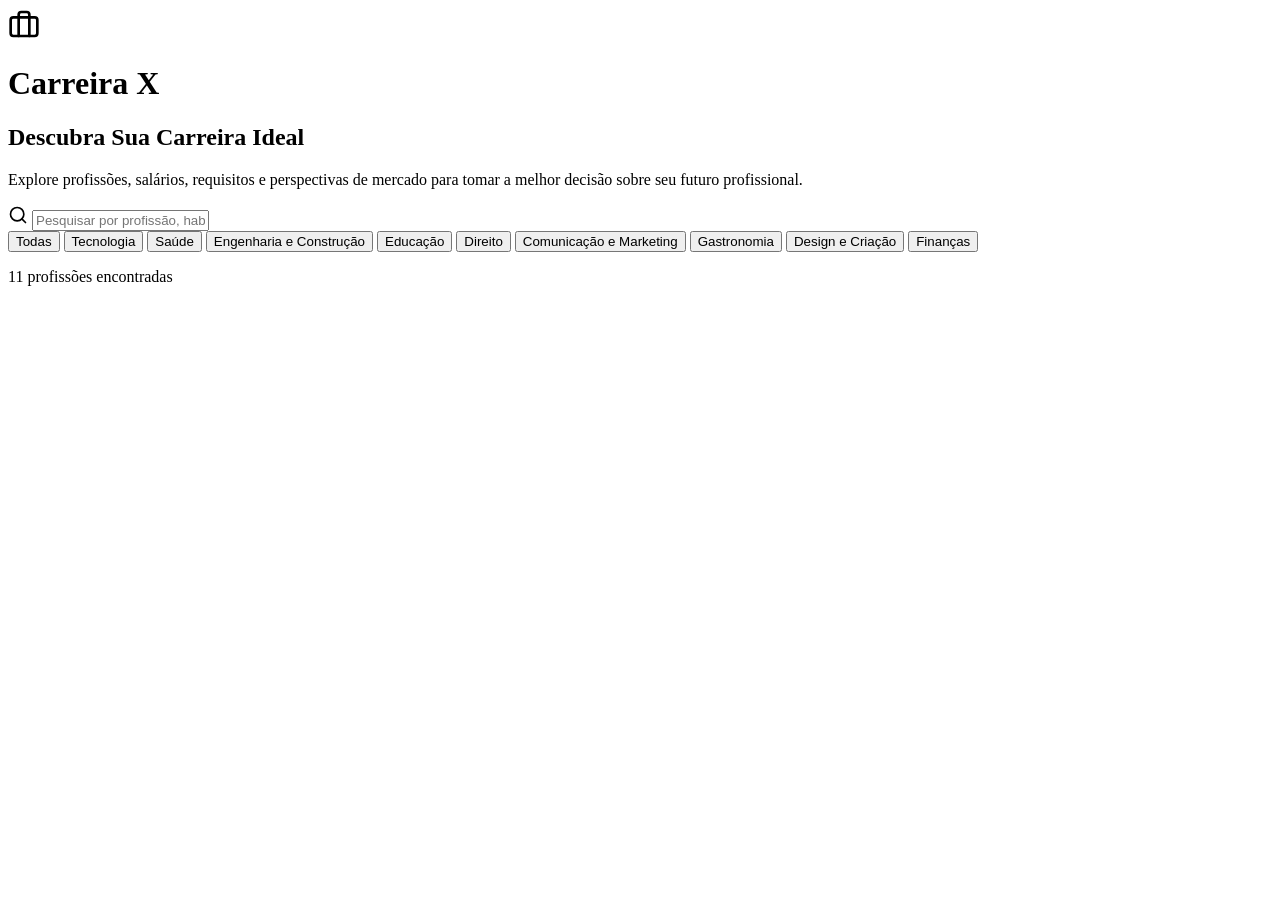
==== index.html @ 4d087aea "grg" ====
<!DOCTYPE html>
<html lang="pt-BR">
<head>
    <meta charset="UTF-8">
    <meta name="viewport" content="width=device-width, initial-scale=1.0">
    <title>Carreira X - Descubra Sua Carreira Ideal</title>
    <link rel="stylesheet" href="styles.css">
</head>
<body>
    <!-- Header -->
    <header class="header">
        <div class="container">
            <div class="logo-container">
                <div class="logo-icon">
                    <svg xmlns="http://www.w3.org/2000/svg" width="32" height="32" viewBox="0 0 24 24" fill="none" stroke="currentColor" stroke-width="2" stroke-linecap="round" stroke-linejoin="round">
                        <rect x="2" y="7" width="20" height="14" rx="2" ry="2"></rect>
                        <path d="M16 21V5a2 2 0 0 0-2-2h-4a2 2 0 0 0-2 2v16"></path>
                    </svg>
                </div>
                <h1 class="logo-text">Carreira X</h1>
            </div>
        </div>
    </header>

    <!-- Hero Section -->
    <section class="hero">
        <div class="container">
            <h2 class="hero-title">Descubra Sua Carreira Ideal</h2>
            <p class="hero-subtitle">
                Explore profissões, salários, requisitos e perspectivas de mercado
                para tomar a melhor decisão sobre seu futuro profissional.
            </p>
            
            <div class="search-container">
                <div class="search-wrapper">
                    <svg class="search-icon" xmlns="http://www.w3.org/2000/svg" width="20" height="20" viewBox="0 0 24 24" fill="none" stroke="currentColor" stroke-width="2" stroke-linecap="round" stroke-linejoin="round">
                        <circle cx="11" cy="11" r="8"></circle>
                        <path d="m21 21-4.35-4.35"></path>
                    </svg>
                    <input 
                        type="text" 
                        id="searchInput" 
                        class="search-input" 
                        placeholder="Pesquisar por profissão, habilidade..."
                    >
                </div>
            </div>
        </div>
    </section>

    <!-- Category Filter -->
    <section class="categories">
        <div class="container">
            <div class="category-buttons" id="categoryButtons">
                <button class="category-btn active" data-category="Todas">Todas</button>
                <button class="category-btn" data-category="Tecnologia">Tecnologia</button>
                <button class="category-btn" data-category="Saúde">Saúde</button>
                <button class="category-btn" data-category="Engenharia e Construção">Engenharia e Construção</button>
                <button class="category-btn" data-category="Educação">Educação</button>
                <button class="category-btn" data-category="Direito">Direito</button>
                <button class="category-btn" data-category="Comunicação e Marketing">Comunicação e Marketing</button>
                <button class="category-btn" data-category="Gastronomia">Gastronomia</button>
                <button class="category-btn" data-category="Design e Criação">Design e Criação</button>
                <button class="category-btn" data-category="Finanças">Finanças</button>
            </div>
        </div>
    </section>

    <!-- Careers Grid -->
    <section class="careers-section">
        <div class="container">
            <p class="results-count" id="resultsCount">11 profissões encontradas</p>
            <div class="careers-grid" id="careersGrid">
                <!-- Cards serão inseridos via JavaScript -->
            </div>
            <div class="no-results" id="noResults" style="display: none;">
                <p class="no-results-title">Nenhuma profissão encontrada</p>
                <p class="no-results-text">Tente ajustar os filtros ou termos de busca</p>
            </div>
        </div>
    </section>

    <script src="data.js"></script>
    <script src="script.js"></script>
</body>
</html>
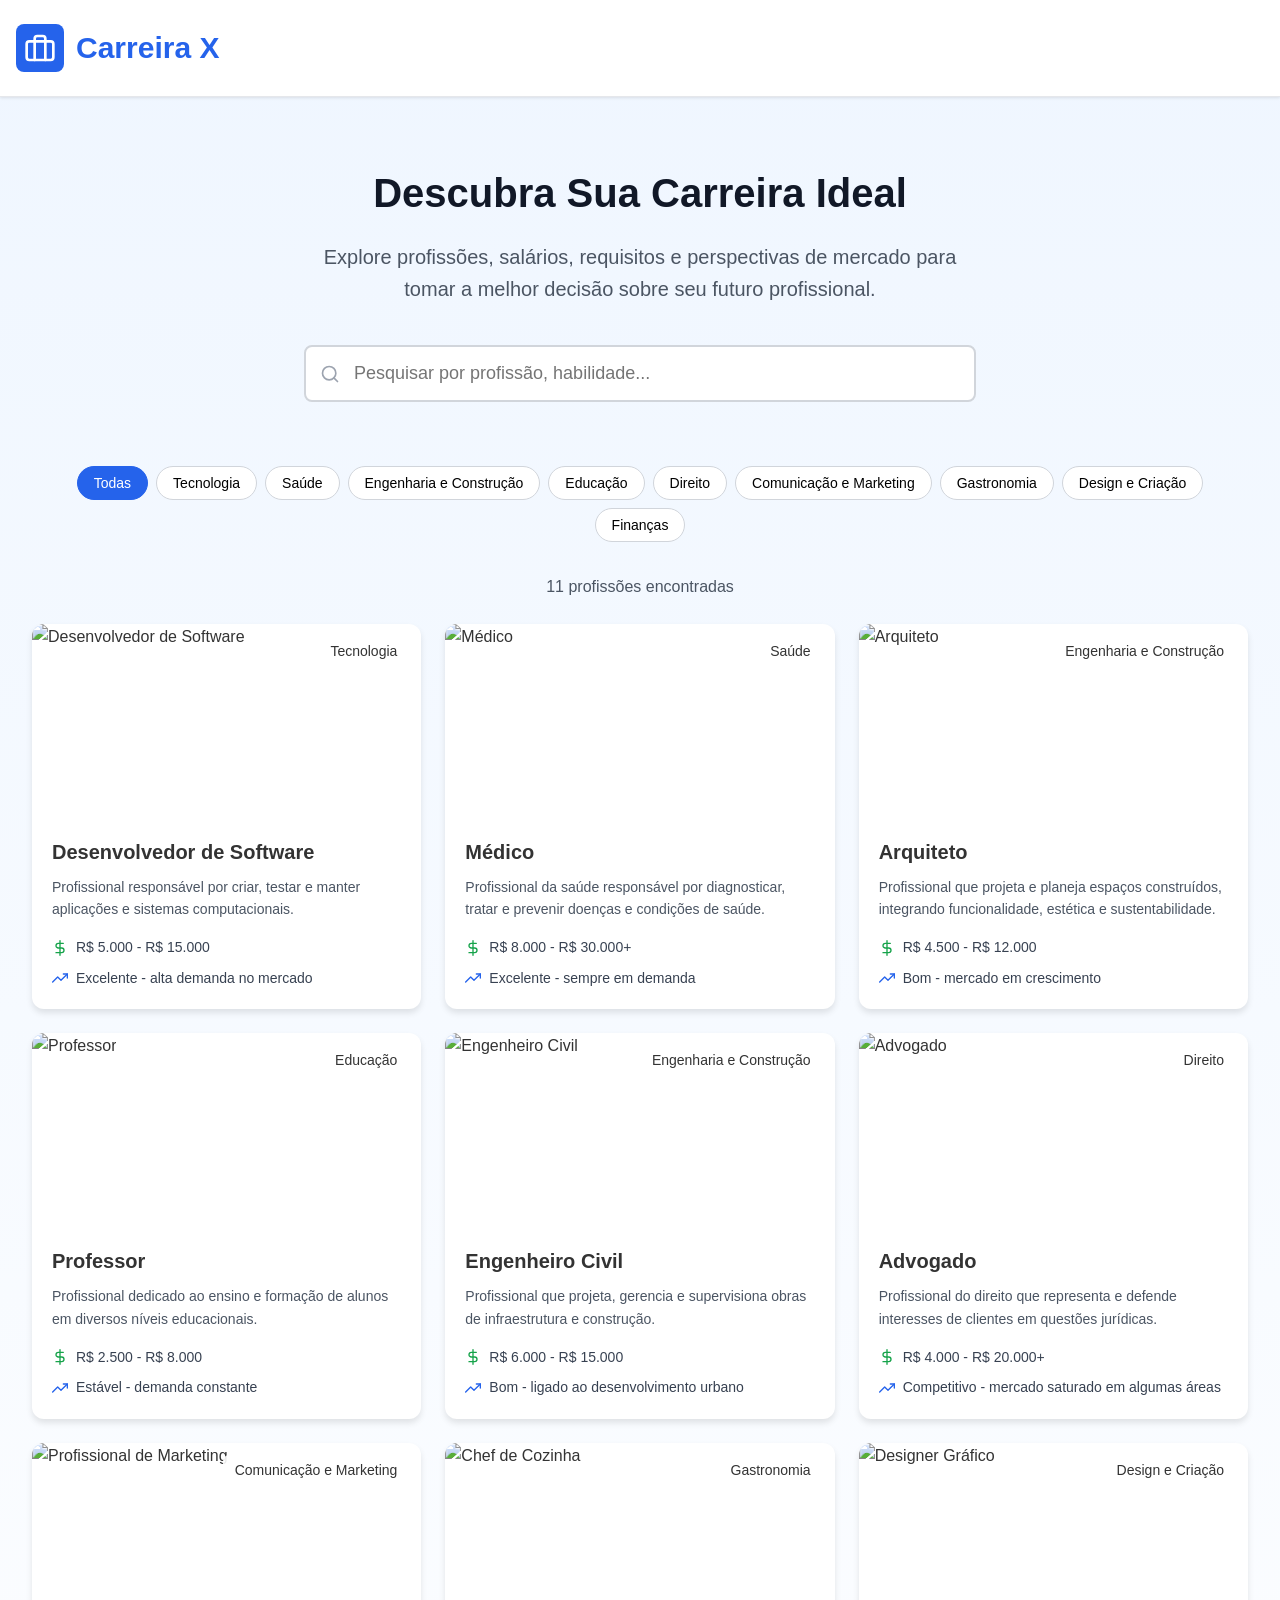
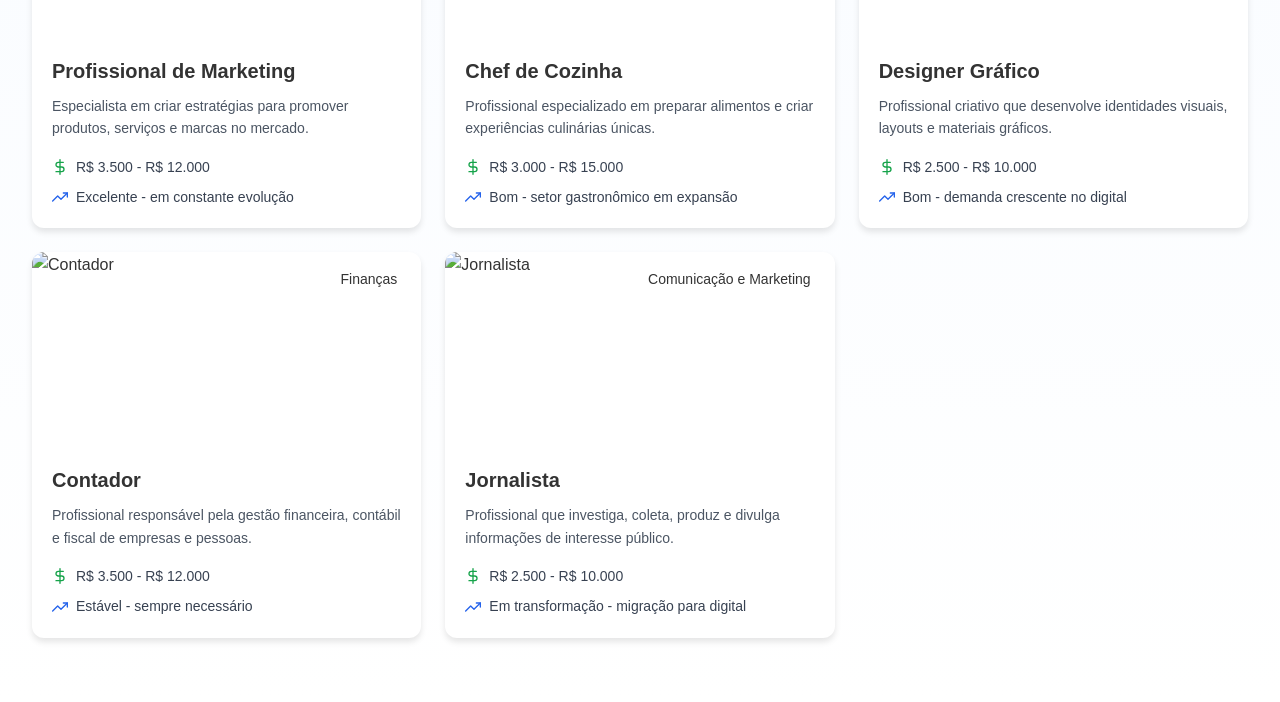
==== commit 7d19a1ff: "ffd" ====
--- a/index.html
+++ b/index.html
@@ -4,7 +4,7 @@
     <meta charset="UTF-8">
     <meta name="viewport" content="width=device-width, initial-scale=1.0">
     <title>Carreira X - Descubra Sua Carreira Ideal</title>
-    <link rel="stylesheet" href="styles.css">
+    <link rel="stylesheet" href="style.css">
 </head>
 <body>
     <!-- Header -->
--- a/style.css
+++ b/style.css
@@ -0,0 +1,589 @@
+* {
+    margin: 0;
+    padding: 0;
+    box-sizing: border-box;
+}
+
+body {
+    font-family: -apple-system, BlinkMacSystemFont, 'Segoe UI', 'Roboto', 'Oxygen', 'Ubuntu', 'Cantarell', sans-serif;
+    line-height: 1.6;
+    color: #333;
+    background: linear-gradient(to bottom, #eff6ff, #ffffff);
+    min-height: 100vh;
+}
+
+.container {
+    max-width: 1280px;
+    margin: 0 auto;
+    padding: 0 1rem;
+}
+
+/* Header */
+.header {
+    background: white;
+    box-shadow: 0 1px 3px rgba(0, 0, 0, 0.1);
+    border-bottom: 1px solid #e5e7eb;
+    position: sticky;
+    top: 0;
+    z-index: 100;
+}
+
+.logo-container {
+    display: flex;
+    align-items: center;
+    gap: 0.75rem;
+    padding: 1.5rem 0;
+}
+
+.logo-icon {
+    background: #2563eb;
+    padding: 0.5rem;
+    border-radius: 0.5rem;
+    display: flex;
+    align-items: center;
+    justify-content: center;
+    color: white;
+}
+
+.logo-text {
+    font-size: 1.875rem;
+    font-weight: 700;
+    color: #2563eb;
+}
+
+/* Hero Section */
+.hero {
+    padding: 4rem 1rem;
+    text-align: center;
+}
+
+.hero-title {
+    font-size: 2.5rem;
+    font-weight: 700;
+    color: #111827;
+    margin-bottom: 1rem;
+}
+
+.hero-subtitle {
+    font-size: 1.25rem;
+    color: #4b5563;
+    margin-bottom: 2.5rem;
+    max-width: 42rem;
+    margin-left: auto;
+    margin-right: auto;
+}
+
+.search-container {
+    display: flex;
+    justify-content: center;
+}
+
+.search-wrapper {
+    position: relative;
+    width: 100%;
+    max-width: 42rem;
+}
+
+.search-icon {
+    position: absolute;
+    left: 1rem;
+    top: 50%;
+    transform: translateY(-50%);
+    color: #9ca3af;
+}
+
+.search-input {
+    width: 100%;
+    padding: 1rem 1rem 1rem 3rem;
+    font-size: 1.125rem;
+    border: 2px solid #d1d5db;
+    border-radius: 0.5rem;
+    outline: none;
+    transition: border-color 0.2s;
+}
+
+.search-input:focus {
+    border-color: #2563eb;
+}
+
+/* Categories */
+.categories {
+    padding: 0 1rem 2rem;
+}
+
+.category-buttons {
+    display: flex;
+    flex-wrap: wrap;
+    gap: 0.5rem;
+    justify-content: center;
+}
+
+.category-btn {
+    padding: 0.5rem 1rem;
+    border: 1px solid #d1d5db;
+    background: white;
+    border-radius: 9999px;
+    cursor: pointer;
+    font-size: 0.875rem;
+    transition: all 0.2s;
+}
+
+.category-btn:hover {
+    background: #f3f4f6;
+}
+
+.category-btn.active {
+    background: #2563eb;
+    color: white;
+    border-color: #2563eb;
+}
+
+/* Careers Section */
+.careers-section {
+    padding: 0 1rem 4rem;
+}
+
+.results-count {
+    text-align: center;
+    color: #4b5563;
+    margin-bottom: 1.5rem;
+}
+
+.careers-grid {
+    display: grid;
+    grid-template-columns: repeat(auto-fill, minmax(320px, 1fr));
+    gap: 1.5rem;
+}
+
+/* Career Card */
+.career-card {
+    background: white;
+    border-radius: 0.75rem;
+    box-shadow: 0 4px 6px rgba(0, 0, 0, 0.1);
+    overflow: hidden;
+    transition: all 0.3s;
+    text-decoration: none;
+    color: inherit;
+    display: block;
+    height: 100%;
+}
+
+.career-card:hover {
+    box-shadow: 0 10px 15px rgba(0, 0, 0, 0.15);
+    transform: translateY(-2px);
+}
+
+.card-image-container {
+    position: relative;
+    height: 12rem;
+    overflow: hidden;
+}
+
+.card-image {
+    width: 100%;
+    height: 100%;
+    object-fit: cover;
+    transition: transform 0.3s;
+}
+
+.career-card:hover .card-image {
+    transform: scale(1.1);
+}
+
+.card-badge {
+    position: absolute;
+    top: 0.75rem;
+    right: 0.75rem;
+    background: rgba(255, 255, 255, 0.9);
+    padding: 0.25rem 0.75rem;
+    border-radius: 0.375rem;
+    font-size: 0.875rem;
+    font-weight: 500;
+}
+
+.card-content {
+    padding: 1.25rem;
+}
+
+.card-title {
+    font-size: 1.25rem;
+    font-weight: 600;
+    margin-bottom: 0.5rem;
+    transition: color 0.2s;
+}
+
+.career-card:hover .card-title {
+    color: #2563eb;
+}
+
+.card-description {
+    color: #4b5563;
+    font-size: 0.875rem;
+    margin-bottom: 1rem;
+    display: -webkit-box;
+    -webkit-line-clamp: 2;
+    -webkit-box-orient: vertical;
+    overflow: hidden;
+}
+
+.card-info {
+    display: flex;
+    flex-direction: column;
+    gap: 0.5rem;
+}
+
+.info-item {
+    display: flex;
+    align-items: center;
+    gap: 0.5rem;
+    font-size: 0.875rem;
+    color: #374151;
+}
+
+.info-icon {
+    width: 1rem;
+    height: 1rem;
+    flex-shrink: 0;
+}
+
+.info-icon.salary {
+    color: #16a34a;
+}
+
+.info-icon.market {
+    color: #2563eb;
+}
+
+/* No Results */
+.no-results {
+    text-align: center;
+    padding: 4rem 1rem;
+}
+
+.no-results-title {
+    font-size: 1.25rem;
+    color: #4b5563;
+    margin-bottom: 0.5rem;
+}
+
+.no-results-text {
+    color: #6b7280;
+}
+
+/* Details Page */
+.back-button {
+    display: inline-flex;
+    align-items: center;
+    gap: 0.5rem;
+    padding: 0.5rem 1rem;
+    border: 1px solid #d1d5db;
+    background: white;
+    border-radius: 0.375rem;
+    cursor: pointer;
+    text-decoration: none;
+    color: #374151;
+    transition: background 0.2s;
+}
+
+.back-button:hover {
+    background: #f3f4f6;
+}
+
+.header-with-back {
+    display: flex;
+    justify-content: space-between;
+    align-items: center;
+    padding: 1rem 0;
+}
+
+.hero-image {
+    position: relative;
+    height: 20rem;
+    overflow: hidden;
+}
+
+.hero-image img {
+    width: 100%;
+    height: 100%;
+    object-fit: cover;
+}
+
+.hero-overlay {
+    position: absolute;
+    inset: 0;
+    background: linear-gradient(to top, rgba(0, 0, 0, 0.6), transparent);
+}
+
+.hero-content {
+    position: absolute;
+    bottom: 0;
+    left: 0;
+    right: 0;
+    padding: 2rem;
+}
+
+.detail-badge {
+    display: inline-block;
+    background: rgba(255, 255, 255, 0.9);
+    padding: 0.25rem 0.75rem;
+    border-radius: 0.375rem;
+    font-size: 0.875rem;
+    margin-bottom: 0.75rem;
+}
+
+.detail-title {
+    font-size: 2.5rem;
+    font-weight: 700;
+    color: white;
+    margin-bottom: 0.5rem;
+}
+
+.info-cards {
+    display: grid;
+    grid-template-columns: repeat(auto-fit, minmax(250px, 1fr));
+    gap: 1.5rem;
+    margin: 3rem 0;
+}
+
+.info-card {
+    background: white;
+    border-radius: 0.75rem;
+    box-shadow: 0 4px 6px rgba(0, 0, 0, 0.1);
+    padding: 1.5rem;
+}
+
+.info-card-header {
+    display: flex;
+    align-items: center;
+    gap: 0.75rem;
+    margin-bottom: 0.5rem;
+}
+
+.info-card-icon {
+    padding: 0.5rem;
+    border-radius: 0.5rem;
+    display: flex;
+}
+
+.info-card-icon.salary {
+    background: #dcfce7;
+    color: #16a34a;
+}
+
+.info-card-icon.market {
+    background: #dbeafe;
+    color: #2563eb;
+}
+
+.info-card-icon.education {
+    background: #f3e8ff;
+    color: #9333ea;
+}
+
+.info-card-title {
+    font-size: 1.125rem;
+    font-weight: 500;
+}
+
+.info-card-value {
+    font-size: 1.5rem;
+    font-weight: 600;
+}
+
+.detail-content {
+    display: grid;
+    grid-template-columns: 2fr 1fr;
+    gap: 2rem;
+    margin-bottom: 4rem;
+}
+
+.main-content {
+    display: flex;
+    flex-direction: column;
+    gap: 2rem;
+}
+
+.content-card {
+    background: white;
+    border-radius: 0.75rem;
+    box-shadow: 0 4px 6px rgba(0, 0, 0, 0.1);
+    padding: 1.5rem;
+}
+
+.content-title {
+    font-size: 1.5rem;
+    font-weight: 600;
+    margin-bottom: 1rem;
+}
+
+.content-text {
+    color: #374151;
+    line-height: 1.7;
+}
+
+.responsibility-list {
+    list-style: none;
+    display: flex;
+    flex-direction: column;
+    gap: 0.75rem;
+}
+
+.responsibility-item {
+    display: flex;
+    gap: 0.75rem;
+    align-items: start;
+}
+
+.check-icon {
+    color: #2563eb;
+    flex-shrink: 0;
+    margin-top: 0.125rem;
+}
+
+.pros-cons-grid {
+    display: grid;
+    grid-template-columns: repeat(auto-fit, minmax(250px, 1fr));
+    gap: 1.5rem;
+}
+
+.pros-title,
+.cons-title {
+    font-size: 1.5rem;
+    font-weight: 600;
+    margin-bottom: 1rem;
+    display: flex;
+    align-items: center;
+    gap: 0.5rem;
+}
+
+.pros-list,
+.cons-list {
+    list-style: none;
+    display: flex;
+    flex-direction: column;
+    gap: 0.5rem;
+}
+
+.pros-list li,
+.cons-list li {
+    display: flex;
+    gap: 0.5rem;
+    align-items: start;
+}
+
+.bullet {
+    margin-top: 0.5rem;
+}
+
+.bullet.green {
+    color: #16a34a;
+}
+
+.bullet.red {
+    color: #dc2626;
+}
+
+.sidebar {
+    display: flex;
+    flex-direction: column;
+    gap: 1.5rem;
+}
+
+.skills-card {
+    position: sticky;
+    top: 6rem;
+}
+
+.skills-title {
+    display: flex;
+    align-items: center;
+    gap: 0.5rem;
+    font-size: 1.5rem;
+    font-weight: 600;
+    margin-bottom: 1rem;
+}
+
+.lightbulb-icon {
+    color: #eab308;
+}
+
+.skills-container {
+    display: flex;
+    flex-wrap: wrap;
+    gap: 0.5rem;
+}
+
+.skill-badge {
+    background: #f3f4f6;
+    padding: 0.25rem 0.75rem;
+    border-radius: 0.375rem;
+    font-size: 0.875rem;
+}
+
+.education-section {
+    margin-top: 1.5rem;
+    padding-top: 1.5rem;
+    border-top: 1px solid #e5e7eb;
+}
+
+.education-title {
+    font-size: 1.125rem;
+    font-weight: 600;
+    margin-bottom: 0.75rem;
+}
+
+.education-text {
+    color: #374151;
+    font-size: 0.875rem;
+}
+
+/* Responsive */
+@media (max-width: 1024px) {
+    .detail-content {
+        grid-template-columns: 1fr;
+    }
+    
+    .skills-card {
+        position: static;
+    }
+}
+
+@media (max-width: 768px) {
+    .hero-title {
+        font-size: 2rem;
+    }
+    
+    .hero-subtitle {
+        font-size: 1rem;
+    }
+    
+    .careers-grid {
+        grid-template-columns: 1fr;
+    }
+    
+    .info-cards {
+        grid-template-columns: 1fr;
+    }
+    
+    .pros-cons-grid {
+        grid-template-columns: 1fr;
+    }
+    
+    .detail-title {
+        font-size: 2rem;
+    }
+}
+
+@media (max-width: 640px) {
+    .category-buttons {
+        justify-content: flex-start;
+    }
+    
+    .logo-text {
+        font-size: 1.5rem;
+    }
+    
+    .hero {
+        padding: 2rem 1rem;
+    }
+}
